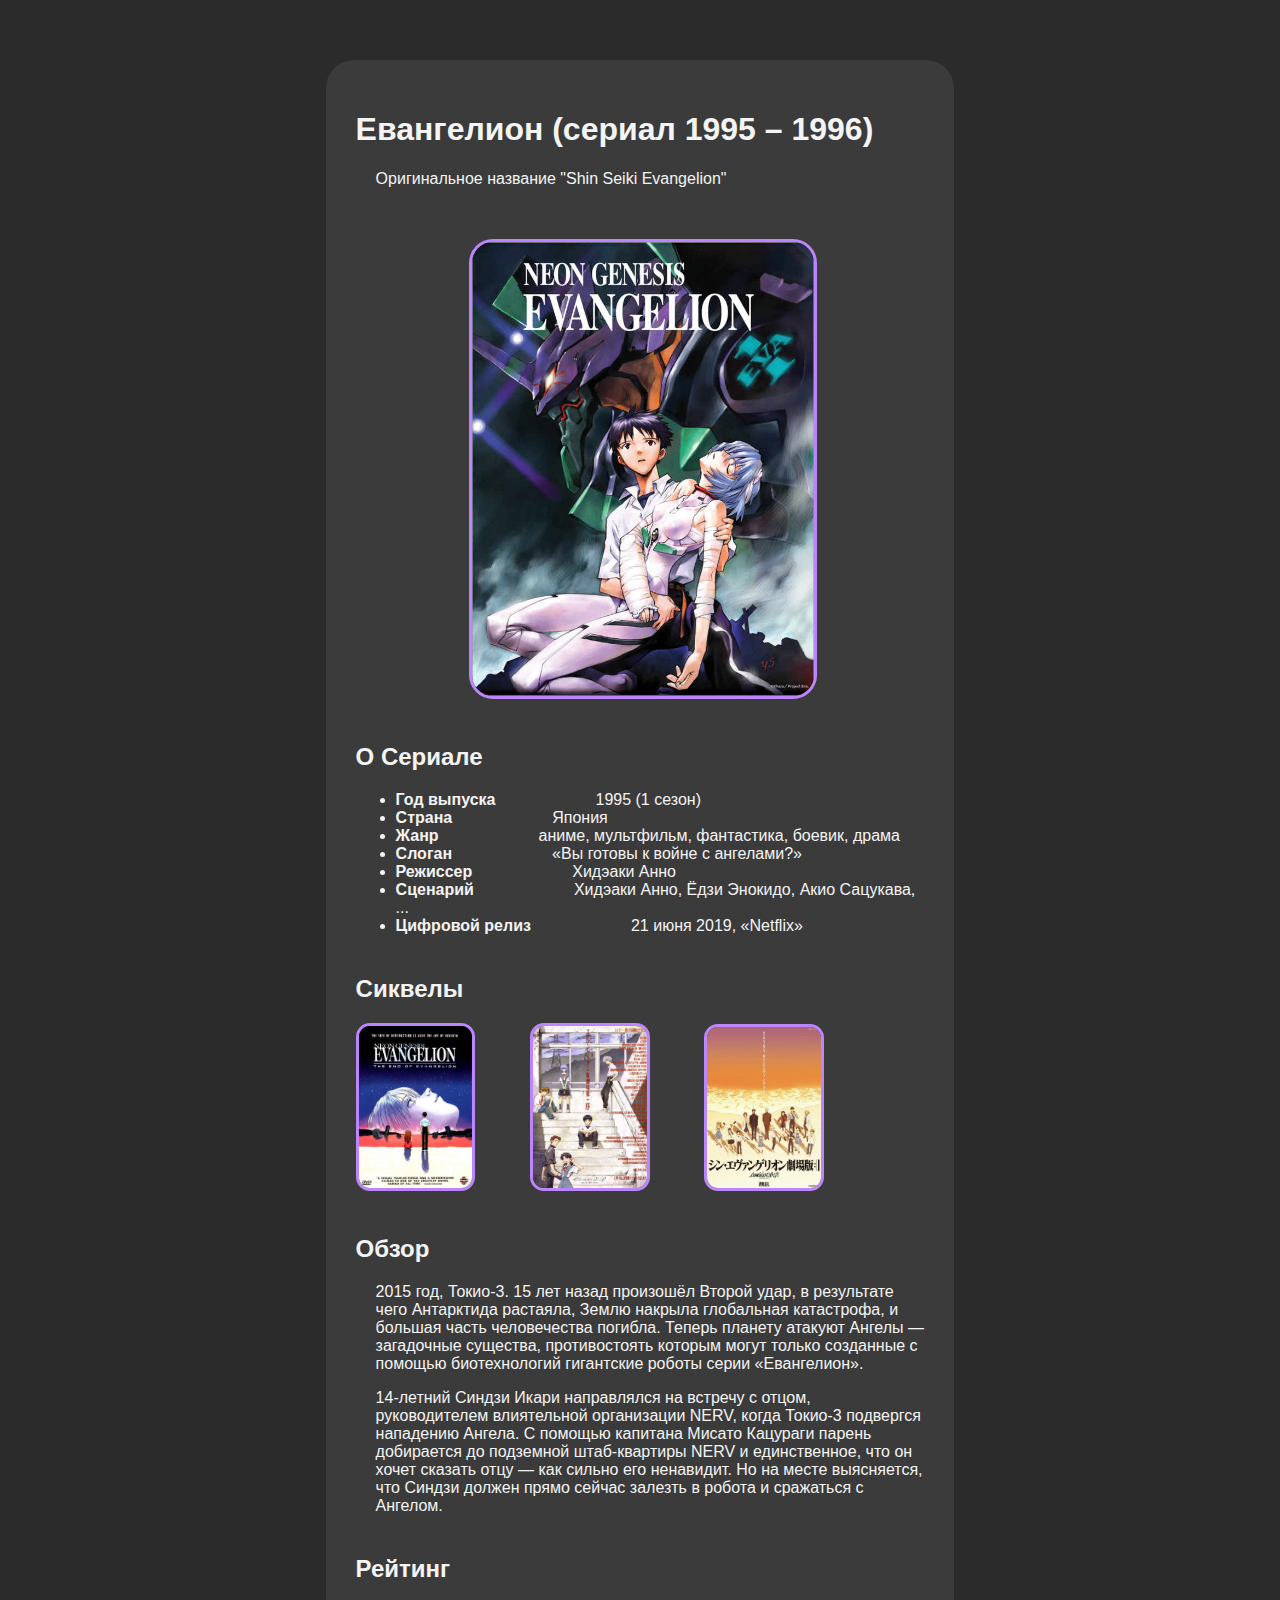
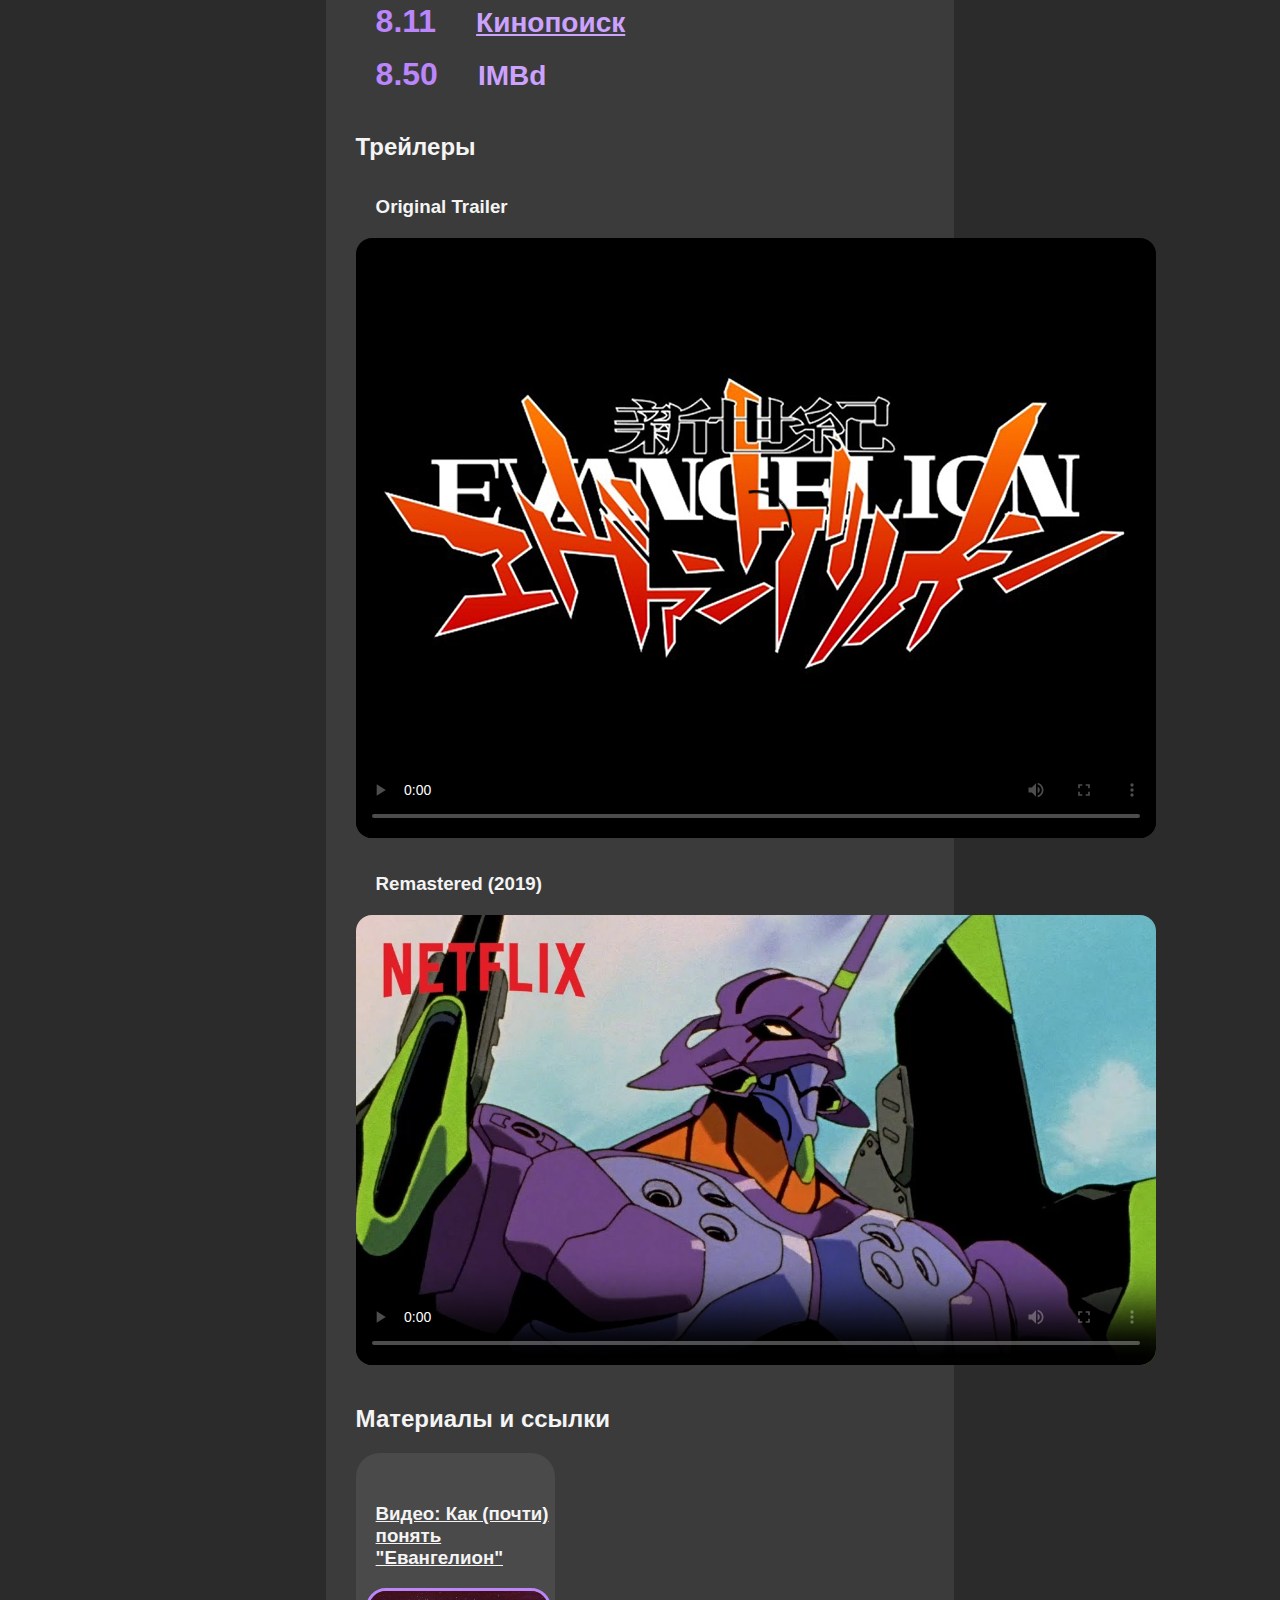
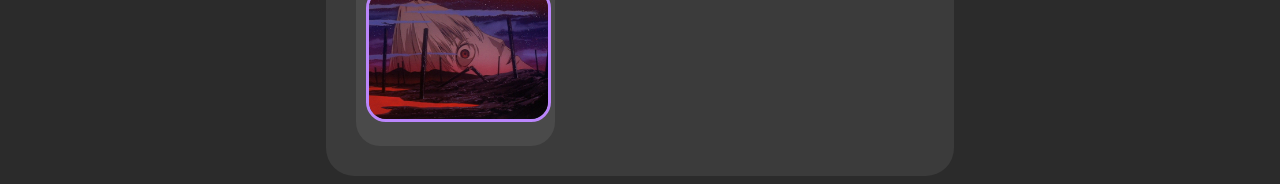
==== index.html @ 6f867fb4 "Rename bebra.html to index.html" ====
<!DOCTYPE html>
<html>
<head>
	<meta charset="utf-8">
	<title>Neon Genesis Evangelion</title>
	<link href="NiceBebra.css" rel="stylesheet">
</head>
<body>
	<div class="main">
		<h1>Евангелион (сериал 1995 – 1996)</h1>
		<p>Оригинальное название "Shin Seiki Evangelion"</p>

		<img src="media/poster.jpg" class="poster">

		<h2>О Сериале</h2>
		<ul>
			<li><b>Год выпуска</b><span class="listr">1995 (1 сезон)</span></li>
			<li><b>Страна</b><span class="listr">Япония</span></li>
			<li><b>Жанр</b><span class="listr">аниме, мультфильм, фантастика, боевик, драма</span></li>
			<li><b>Слоган</b><span class="listr">«Вы готовы к войне с ангелами?»</span></li>
			<li><b>Режиссер</b><span class="listr">Хидэаки Анно</span></li>
			<li><b>Сценарий</b><span class="listr">Хидэаки Анно, Ёдзи Энокидо, Акио Сацукава, ...</span></li>
			<li><b>Цифровой релиз</b><span class="listr">21 июня 2019, «Netflix»</span></li>
		</ul>

		<h2>Сиквелы</h2>
		<a href=""><img src="media/poster2.jpg" class="miniposter"></a>
		<a href=""><img src="media/poster3.jpg" class="miniposter"></a>
		<a href=""><img src="media/poster4.jpg" class="miniposter"></a>

		<h2>Обзор</h2>
		<p>
			2015 год, Токио-3. 15 лет назад произошёл Второй удар, в результате чего Антарктида растаяла, Землю накрыла глобальная катастрофа, и большая часть человечества погибла. Теперь планету атакуют Ангелы — загадочные существа, противостоять которым могут только созданные с помощью биотехнологий гигантские роботы серии «Евангелион».
		</p>
		<p>
			14-летний Синдзи Икари направлялся на встречу с отцом, руководителем влиятельной организации NERV, когда Токио-3 подвергся нападению Ангела. С помощью капитана Мисато Кацураги парень добирается до подземной штаб-квартиры NERV и единственное, что он хочет сказать отцу — как сильно его ненавидит. Но на месте выясняется, что Синдзи должен прямо сейчас залезть в робота и сражаться с Ангелом.
		</p>

		<h2>Рейтинг</h2>
		<p>
			<span class="rate">8.11</span><a href="https://www.kinopoisk.ru/series/95323/" class="l">Кинопоиск</a>
		</p>
		<p>
			<span class="rate">8.50</span><span class="l">IMBd</span>
		</p>

		<h2>Трейлеры</h2>
		<h3>Original Trailer</h3>
		<video width="800" height="600" autoplay controls loop poster="media/T1p.jpg">
	        <source src="media/Trailer1.mp4">
	    </video>
    	<h3>Remastered (2019)</h3>
	    <video width="800" height="450" autoplay controls loop poster="media/T2p.jpg">
	        <source src="media/Trailer2.mp4">
	    </video>
	    <h2>Материалы и ссылки</h2>
	    <div class="extra">
	    	<a href="https://youtu.be/eKX9UEnD5ug" target="_blank" class="nl">
			    <h3>Видео: Как (почти) понять "Евангелион"</h3>
			    <img src="media/ExPoster.jpg" class="exposter">
			</a>
	    </div>
	</div>
</body>
</html>
---- NiceBebra.css ----
body{
	background-color: #2B2B2B;
	color: #F4F4F4;
	font-family: sans-serif;
}
h2{
	margin-top: 40px;
}
h3{
	margin-top: 35px;
	margin-left: 20px;
	font-weight: bolder;
}
p{
	margin-left: 20px;
}

.main{
	width: 45%;
	margin-top: 60px;
	margin-right: auto;
	margin-left: auto;
	padding: 30px;
	background-color: rgba(255, 255, 255, 0.08);
	border-radius: 28px;
}
.poster{
	width: 60%;
	margin-left: 20%;
	margin-top: 35px;
	border-radius: 24px;
	border: solid 3px #BB86FC;
}

.listr{
	margin-left: 100px;
}
.miniposter{
	width: 20%;
	margin-right: 50px;
	border-radius: 14px;
	border: solid 3px #BB86FC;
}
.miniposter:hover{
	border-color: #CCA2FF;
}

.rate{
	color: #BB86FC;
	font-weight: bolder;
	font-size: 32px;
}

.l{
	color: #CCA2FF;
	margin-left: 40px;
	font-size: 28px;
	font-weight: bold;
}
video{
	display: block;
	margin-top: 20px;
	margin-left: auto;
	margin-right: auto;
	border-radius: 16px;
}
.exposter{
	width: 90%;
	border-radius: 20px;
	border: solid 3px #BB86FC;
	margin-left: 5%;
	margin-right: 5%;
}
.extra{
	width: 35%;
	background-color: rgba(255, 255, 255, 0.08);
	border-radius: 24px;
	padding-top: 15px;
	padding-bottom: 20px;
}
.extra:hover{
	background-color: rgba(255, 255, 255, 0.12);
}
.nl{
	font-style: normal;
	color: #F4F4F4;
}
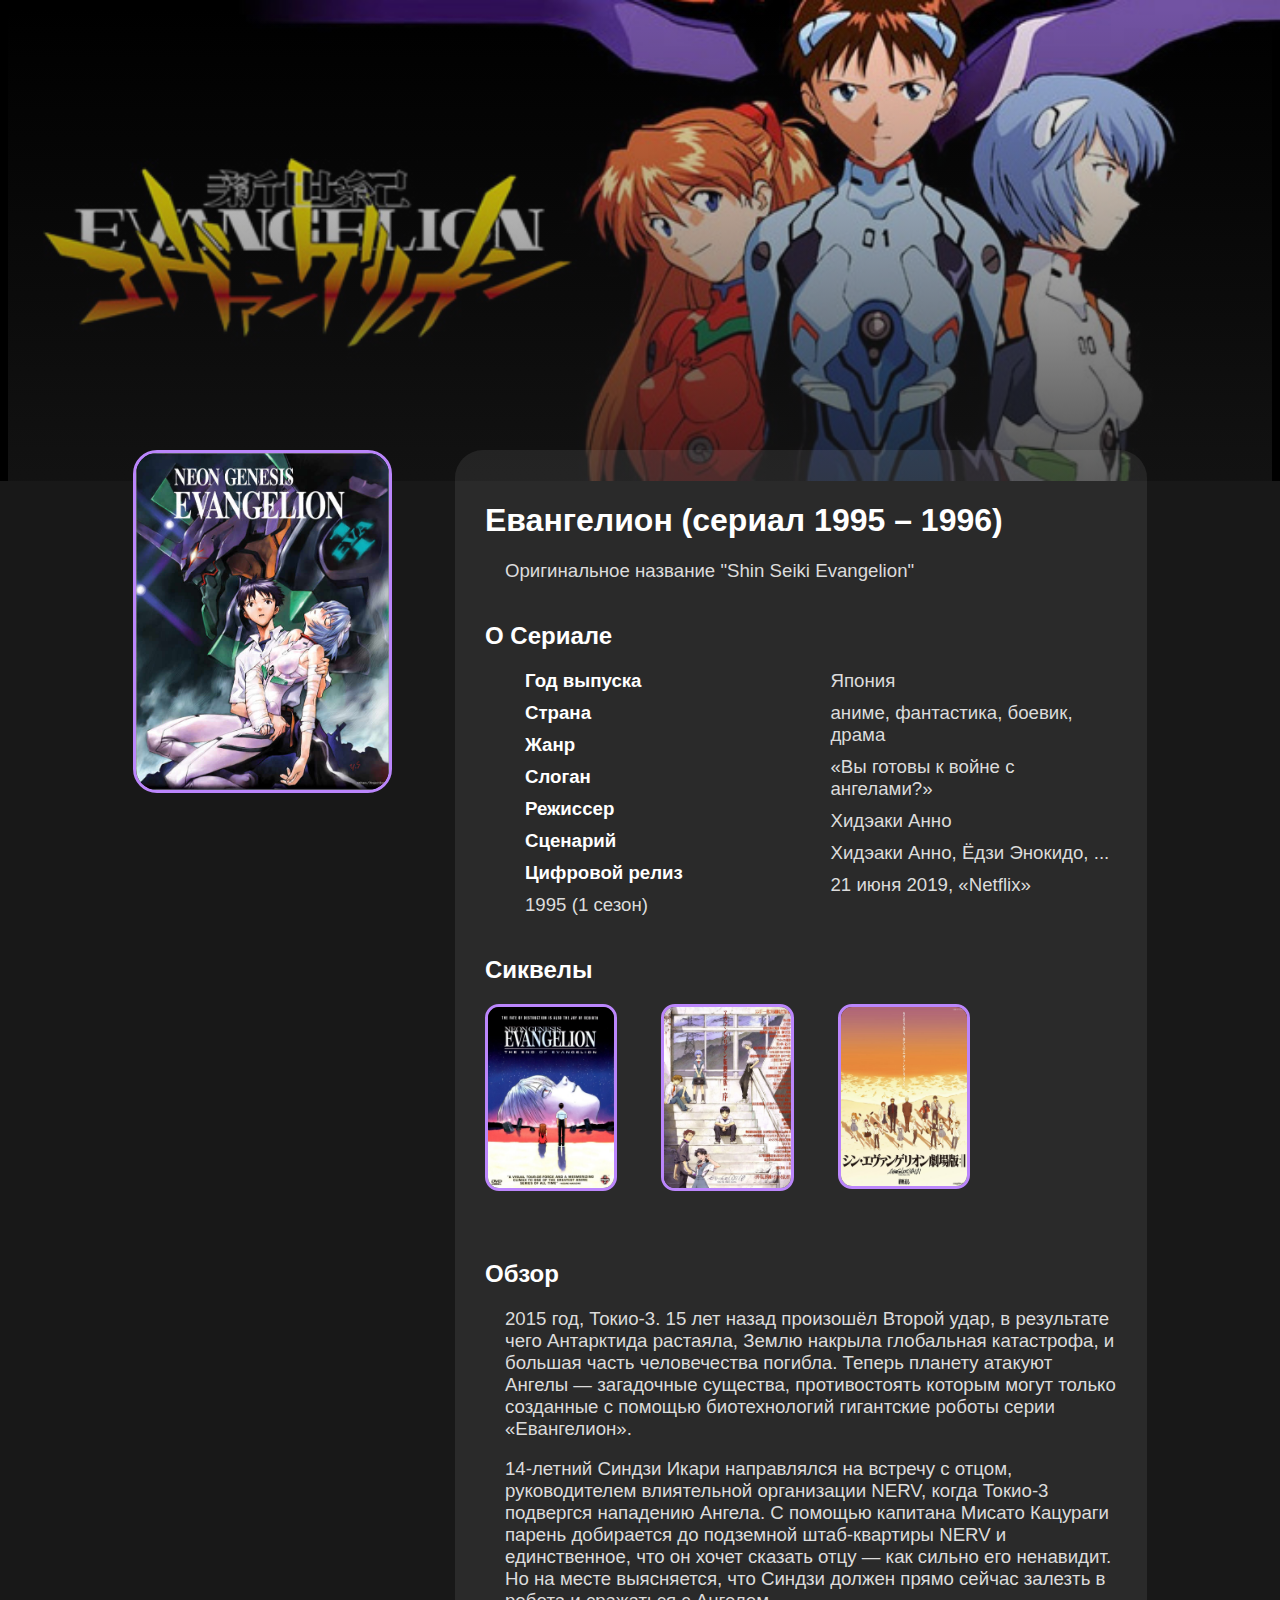
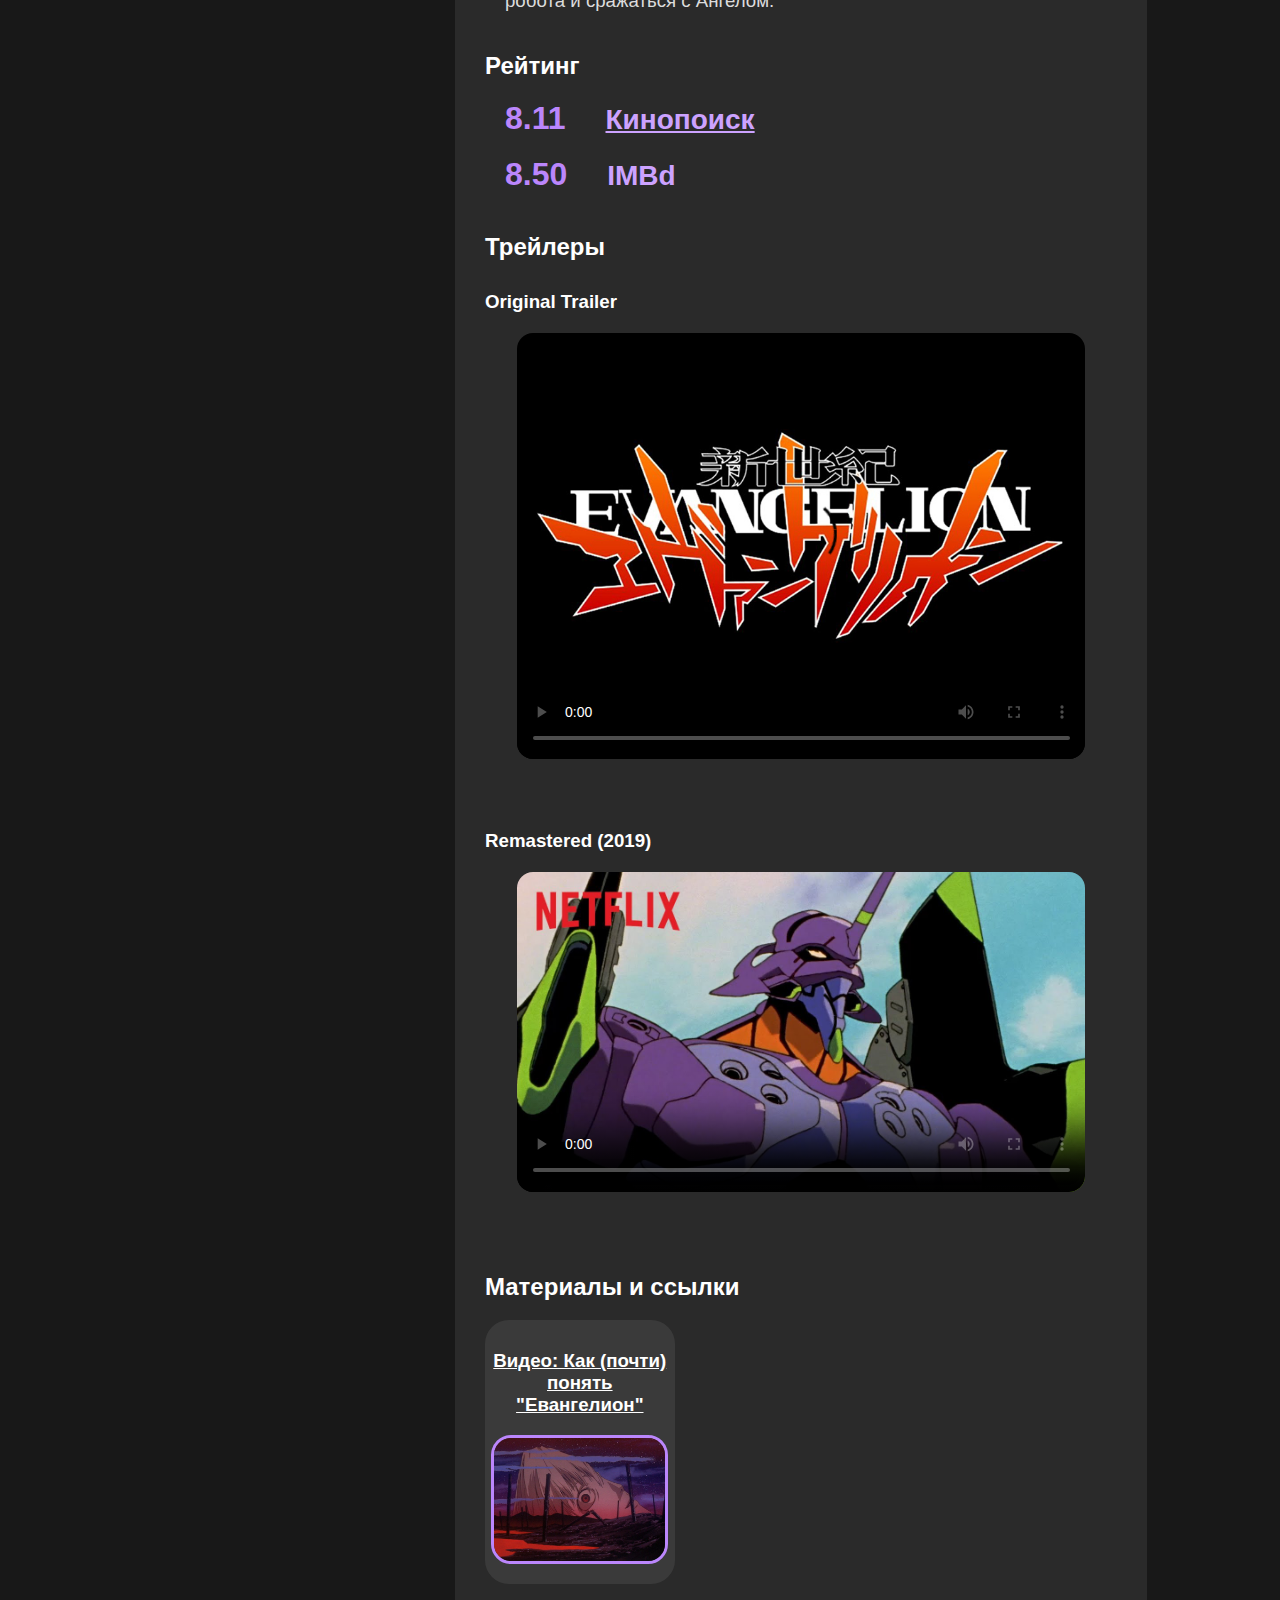
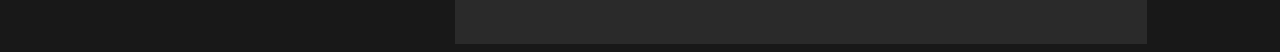
==== commit 8f88c5bd: "Rename bebra.html to index.html" ====
--- a/index.html
+++ b/index.html
@@ -6,60 +6,81 @@
 	<link href="NiceBebra.css" rel="stylesheet">
 </head>
 <body>
-	<div class="main">
-		<h1>Евангелион (сериал 1995 – 1996)</h1>
-		<p>Оригинальное название "Shin Seiki Evangelion"</p>
-
+	<div class="M">
 		<img src="media/poster.jpg" class="poster">
 
-		<h2>О Сериале</h2>
-		<ul>
-			<li><b>Год выпуска</b><span class="listr">1995 (1 сезон)</span></li>
-			<li><b>Страна</b><span class="listr">Япония</span></li>
-			<li><b>Жанр</b><span class="listr">аниме, мультфильм, фантастика, боевик, драма</span></li>
-			<li><b>Слоган</b><span class="listr">«Вы готовы к войне с ангелами?»</span></li>
-			<li><b>Режиссер</b><span class="listr">Хидэаки Анно</span></li>
-			<li><b>Сценарий</b><span class="listr">Хидэаки Анно, Ёдзи Энокидо, Акио Сацукава, ...</span></li>
-			<li><b>Цифровой релиз</b><span class="listr">21 июня 2019, «Netflix»</span></li>
-		</ul>
+		<div class="main">
+			<h1>Евангелион (сериал 1995 – 1996)</h1>
+			<p>Оригинальное название "Shin Seiki Evangelion"</p>
 
-		<h2>Сиквелы</h2>
-		<a href=""><img src="media/poster2.jpg" class="miniposter"></a>
-		<a href=""><img src="media/poster3.jpg" class="miniposter"></a>
-		<a href=""><img src="media/poster4.jpg" class="miniposter"></a>
+			<h2>О Сериале</h2>
+			<ul>
+				<li><b>Год выпуска</b></li>
+				<li><b>Страна</b></li>
+				<li><b>Жанр</b></li>
+				<li><b>Слоган</b></li>
+				<li><b>Режиссер</b></li>
+				<li><b>Сценарий</b></li>
+				<li><b>Цифровой релиз</b></li>
+				<li>1995 (1 сезон)</li>
+				<li>Япония</li>
+				<li>аниме, фантастика, боевик, драма</li>
+				<li>«Вы готовы к войне с ангелами?»</li>
+				<li>Хидэаки Анно</li>
+				<li>Хидэаки Анно, Ёдзи Энокидо, ...</li>
+				<li>21 июня 2019, «Netflix»</li>
+			</ul>
 
-		<h2>Обзор</h2>
-		<p>
-			2015 год, Токио-3. 15 лет назад произошёл Второй удар, в результате чего Антарктида растаяла, Землю накрыла глобальная катастрофа, и большая часть человечества погибла. Теперь планету атакуют Ангелы — загадочные существа, противостоять которым могут только созданные с помощью биотехнологий гигантские роботы серии «Евангелион».
-		</p>
-		<p>
-			14-летний Синдзи Икари направлялся на встречу с отцом, руководителем влиятельной организации NERV, когда Токио-3 подвергся нападению Ангела. С помощью капитана Мисато Кацураги парень добирается до подземной штаб-квартиры NERV и единственное, что он хочет сказать отцу — как сильно его ненавидит. Но на месте выясняется, что Синдзи должен прямо сейчас залезть в робота и сражаться с Ангелом.
-		</p>
+			<h2>Сиквелы</h2>
+			<div class="siq">
+				<a href="" class="miniposter"><img class="mp" src="media/poster2.jpg"></a>
+				<a href="" class="miniposter"><img class="mp" src="media/poster3.jpg"></a>
+				<a href="" class="miniposter"><img class="mp" src="media/poster4.jpg"></a>
+			</div>
 
-		<h2>Рейтинг</h2>
-		<p>
-			<span class="rate">8.11</span><a href="https://www.kinopoisk.ru/series/95323/" class="l">Кинопоиск</a>
-		</p>
-		<p>
-			<span class="rate">8.50</span><span class="l">IMBd</span>
-		</p>
+			<h2>Обзор</h2>
+			<p>
+				2015 год, Токио-3. 15 лет назад произошёл Второй удар, в результате чего Антарктида растаяла, Землю накрыла глобальная катастрофа, и большая часть человечества погибла. Теперь планету атакуют Ангелы — загадочные существа, противостоять которым могут только созданные с помощью биотехнологий гигантские роботы серии «Евангелион».
+			</p>
+			<p>
+				14-летний Синдзи Икари направлялся на встречу с отцом, руководителем влиятельной организации NERV, когда Токио-3 подвергся нападению Ангела. С помощью капитана Мисато Кацураги парень добирается до подземной штаб-квартиры NERV и единственное, что он хочет сказать отцу — как сильно его ненавидит. Но на месте выясняется, что Синдзи должен прямо сейчас залезть в робота и сражаться с Ангелом.
+			</p>
 
-		<h2>Трейлеры</h2>
-		<h3>Original Trailer</h3>
-		<video width="800" height="600" autoplay controls loop poster="media/T1p.jpg">
-	        <source src="media/Trailer1.mp4">
-	    </video>
-    	<h3>Remastered (2019)</h3>
-	    <video width="800" height="450" autoplay controls loop poster="media/T2p.jpg">
-	        <source src="media/Trailer2.mp4">
-	    </video>
-	    <h2>Материалы и ссылки</h2>
-	    <div class="extra">
-	    	<a href="https://youtu.be/eKX9UEnD5ug" target="_blank" class="nl">
-			    <h3>Видео: Как (почти) понять "Евангелион"</h3>
-			    <img src="media/ExPoster.jpg" class="exposter">
-			</a>
-	    </div>
+			<h2>Рейтинг</h2>
+			<p>
+				<span class="rate">8.11</span><a href="https://www.kinopoisk.ru/series/95323/" class="l">Кинопоиск</a>
+			</p>
+			<p>
+				<span class="rate">8.50</span><span class="l">IMBd</span>
+			</p>
+
+			<h2>Трейлеры</h2>
+			<h3>Original Trailer</h3>
+
+			<video width="90%" autoplay controls loop poster="media/T1p.jpg">
+		        <source src="media/Trailer1.mp4">
+		    </video>
+		    <p> </p>
+
+	    	<h3>Remastered (2019)</h3>
+
+		    <video width="90%" autoplay controls loop poster="media/T2p.jpg">
+		        <source src="media/Trailer2.mp4">
+		    </video>
+		    <p> </p>
+
+		    <h2>Материалы и ссылки</h2>
+		    <div class="extraP">
+
+			    <div class="extra">
+			    	<a href="https://youtu.be/eKX9UEnD5ug" target="_blank" class="nl">
+
+					    <h3>Видео: Как (почти) понять "Евангелион"</h3>
+					    <img src="media/ExPoster.jpg" class="exposter">
+					</a>
+			    </div>
+			</div>
+		</div>
 	</div>
 </body>
 </html>
--- a/NiceBebra.css
+++ b/NiceBebra.css
@@ -1,47 +1,91 @@
 body{
-	background-color: #2B2B2B;
-	color: #F4F4F4;
+	background-color: #181818;
+	color: #fff;
 	font-family: sans-serif;
+	background-image: url(media/Header.jpg);
+	background-repeat: no-repeat;
+	background-size: 100%;
 }
-h2{
+
+h2 {
 	margin-top: 40px;
 }
-h3{
-	margin-top: 35px;
-	margin-left: 20px;
+
+h3 {
+	margin-top: 30px;
 	font-weight: bolder;
 }
-p{
+
+p {
 	margin-left: 20px;
+	color: #dcdcdc;
+	font-size: 14pt;
 }
 
-.main{
-	width: 45%;
-	margin-top: 60px;
-	margin-right: auto;
-	margin-left: auto;
+b {
+	color: #fff;
+}
+
+ul {
+	columns: 2;
+	color: #dcdcdc;
+	font-size: 14pt;
+	list-style: none;
+}
+
+li {
+	margin-bottom: 10px;
+}
+
+.M {
+	margin: 0;
+	display: flex;
+	flex-direction: row;
+	background: linear-gradient(rgba(0, 0, 0, 0), #181818, rgba(0, 0, 0, 0));
+	background-size: 100% 38.5%;
+	background-repeat: no-repeat;
+	justify-content: center;
+}
+
+.main {
+	width: 50%;
+	margin-top: 35%;
+	margin-left: 5%;
 	padding: 30px;
 	background-color: rgba(255, 255, 255, 0.08);
-	border-radius: 28px;
+	border-top-left-radius: 28px;
+	border-top-right-radius: 28px;
 }
-.poster{
-	width: 60%;
-	margin-left: 20%;
-	margin-top: 35px;
+
+.poster {
+	width: 20%;
+	height: 20%;
+	margin-top: 35%;
 	border-radius: 24px;
 	border: solid 3px #BB86FC;
 }
 
-.listr{
-	margin-left: 100px;
+.siq {
+	display: flex;
+	flex-direction: row;
+	flex-wrap: wrap;
+    justify-content: flex-start;
+
 }
-.miniposter{
+
+.miniposter {
 	width: 20%;
 	margin-right: 50px;
+	margin-bottom: 25px;
+}
+
+.mp {
+	width: 100%;
 	border-radius: 14px;
 	border: solid 3px #BB86FC;
 }
-.miniposter:hover{
+
+.mp:hover {
 	border-color: #CCA2FF;
 }
 
@@ -57,6 +101,7 @@
 	font-size: 28px;
 	font-weight: bold;
 }
+
 video{
 	display: block;
 	margin-top: 20px;
@@ -64,24 +109,38 @@
 	margin-right: auto;
 	border-radius: 16px;
 }
+
 .exposter{
 	width: 90%;
 	border-radius: 20px;
 	border: solid 3px #BB86FC;
-	margin-left: 5%;
-	margin-right: 5%;
 }
+
+.extraP {
+	display: flex;
+	flex-direction: row;
+	flex-wrap: wrap;
+}
+
 .extra{
-	width: 35%;
+	width: 30%;
 	background-color: rgba(255, 255, 255, 0.08);
 	border-radius: 24px;
-	padding-top: 15px;
 	padding-bottom: 20px;
+	margin-bottom: 30px;
+	margin-right: 30px;
 }
+
 .extra:hover{
 	background-color: rgba(255, 255, 255, 0.12);
 }
+
 .nl{
+	display: flex;
+	flex-direction: column;
+	justify-content: center;
 	font-style: normal;
-	color: #F4F4F4;
+	color: #fff;
+	text-align: center;
+	align-items: center;
 }